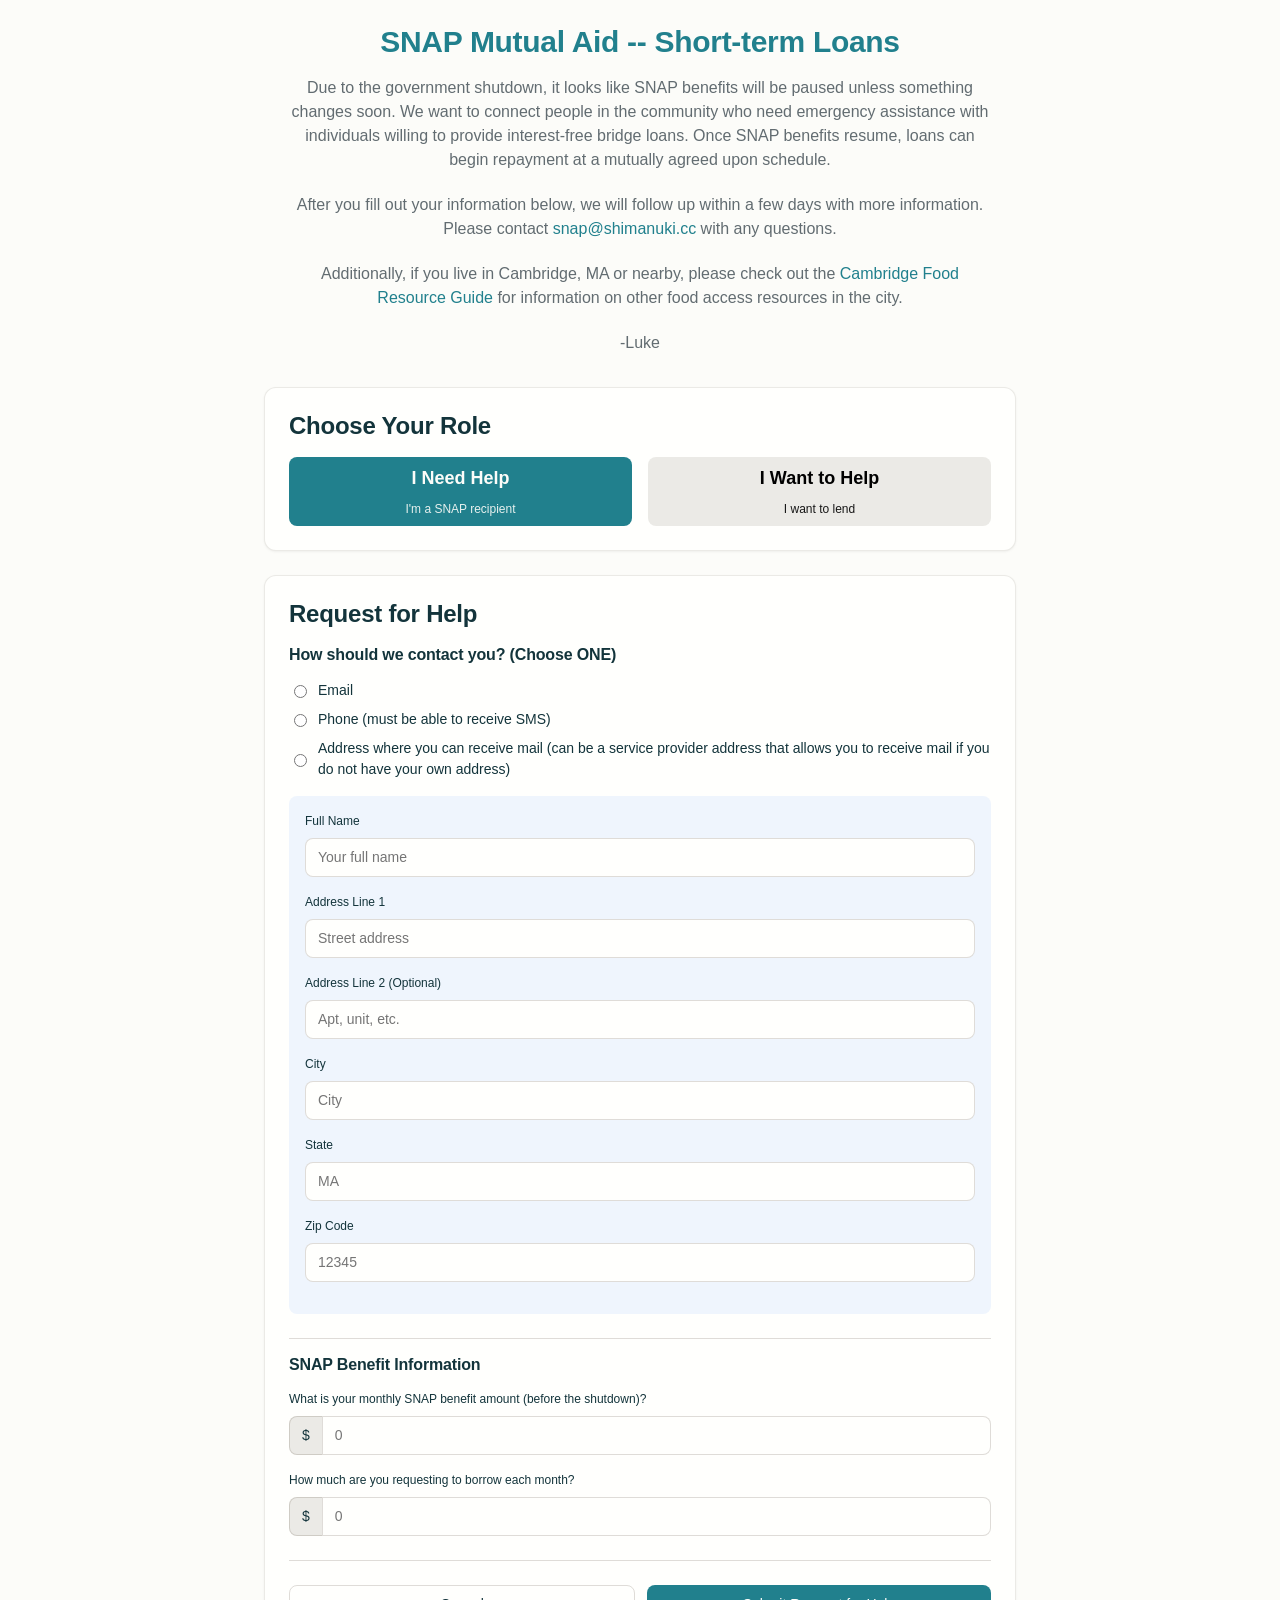
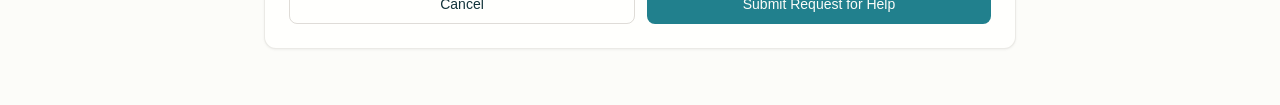
==== docs/index.html @ 07b39dd9 "move to docs" ====
<!DOCTYPE html>
<!-- saved from url=(0152)https://ppl-ai-code-interpreter-files.s3.amazonaws.com/web/direct-files/f3d310fac553f9690be6cd384a335dad/0f324683-b233-4bfb-88c0-56f3f2a21ee4/index.html -->
<html lang="en" data-google-analytics-opt-out=""><head><meta http-equiv="Content-Type" content="text/html; charset=UTF-8">
  
  <meta name="viewport" content="width=device-width, initial-scale=1.0">
  <title>SNAP Mutual Aid -- Short-term Loans</title>
  <link rel="stylesheet" href="./index_files/style.css">
</head>
<body>
  <div class="public-container">
    <!-- Header -->
    <header class="public-header">
      <h1>SNAP Mutual Aid -- Short-term Loans</h1>
      <p class="subtitle">Due to the government shutdown, it looks like SNAP benefits will be paused unless something changes soon. We want to connect people in the community who need emergency assistance with individuals willing to provide interest-free bridge loans. Once SNAP benefits resume, loans can begin repayment at a mutually agreed upon schedule.</p>
	  <br>
	  <p class="subtitle">After you fill out your information below, we will follow up within a few days with more information. Please contact <a href="mailto:snap@shimanuki.cc">snap@shimanuki.cc</a> with any questions.</p>
	  <br>
	  <p class="subtitle">Additionally, if you live in Cambridge, MA or nearby, please check out the <a href="https://www.cambridgepublichealth.org/resources/healthy-eating/">Cambridge Food Resource Guide</a> for information on other food access resources in the city.</p>
	  <br>
	  <p class="subtitle">-Luke</p>
    </header>

    <!-- Main Form Section -->
    <section id="formSection" class="form-section">
      <!-- Role Selection -->
      <div class="role-selector card">
        <div class="card__body">
          <h2>Choose Your Role</h2>
          <div class="role-buttons">
            <button class="btn btn--lg role-btn active" id="recipientBtn" data-role="recipient">
              <span class="role-title">I Need Help</span>
              <span class="role-subtitle">I'm a SNAP recipient</span>
            </button>
            <button class="btn btn--lg role-btn" id="lenderBtn" data-role="lender">
              <span class="role-title">I Want to Help</span>
              <span class="role-subtitle">I want to lend</span>
            </button>
          </div>
        </div>
      </div>

      <!-- Recipient Form -->
      <div id="recipientForm" class="form-card card" style="display: block;">
        <div class="card__body">
          <h2>Request for Help</h2>
          
          <form id="recipientFormElement">
            <h3 class="section-title">How should we contact you? (Choose ONE)</h3>
            
            <div class="form-group">
              <div class="radio-group">
                <label class="radio-label">
                  <input type="radio" name="contactMethod" value="email" required="">
                  <span>Email</span>
                </label>
                <label class="radio-label">
                  <input type="radio" name="contactMethod" value="phone">
                  <span>Phone (must be able to receive SMS)</span>
                </label>
                <label class="radio-label">
                  <input type="radio" name="contactMethod" value="mail">
                  <span>Address where you can receive mail (can be a service provider address that allows you to receive mail if you do not have your own address)</span>
                </label>
              </div>
            </div>

            <!-- Email Fields -->
            <div id="emailFields" class="contact-fields" style="display: none;">
              <div class="form-group">
                <label for="recipientFirstName" class="form-label">Full Name</label>
                <input type="text" id="recipientFirstName" class="form-control" placeholder="Your full name">
              </div>
              <div class="form-group">
                <label for="recipientEmail" class="form-label">Email</label>
                <input type="email" id="recipientEmail" class="form-control" placeholder="your.email@example.com">
              </div>
              <div class="form-group">
                <label for="recipientEmailZip" class="form-label">Zip Code</label>
                <input type="text" id="recipientEmailZip" class="form-control" placeholder="12345" maxlength="5" pattern="[0-9]{5}">
              </div>
            </div>

            <!-- Phone Fields -->
            <div id="phoneFields" class="contact-fields" style="display: none;">
              <div class="form-group">
                <label for="recipientPhoneName" class="form-label">Full Name</label>
                <input type="text" id="recipientPhoneName" class="form-control" placeholder="Your full name">
              </div>
              <div class="form-group">
                <label for="recipientPhone" class="form-label">Phone Number</label>
                <input type="tel" id="recipientPhone" class="form-control" placeholder="(555) 123-4567">
              </div>
              <div class="form-group">
                <label for="recipientPhoneZip" class="form-label">Zip Code</label>
                <input type="text" id="recipientPhoneZip" class="form-control" placeholder="12345" maxlength="5" pattern="[0-9]{5}">
              </div>
            </div>

            <!-- Mail Fields -->
            <div id="mailFields" class="contact-fields" style="display: block;">
              <div class="form-group">
                <label for="recipientMailName" class="form-label">Full Name</label>
                <input type="text" id="recipientMailName" class="form-control" placeholder="Your full name" required="">
              </div>
              <div class="form-group">
                <label for="recipientAddress1" class="form-label">Address Line 1</label>
                <input type="text" id="recipientAddress1" class="form-control" placeholder="Street address" required="">
              </div>
              <div class="form-group">
                <label for="recipientAddress2" class="form-label">Address Line 2 (Optional)</label>
                <input type="text" id="recipientAddress2" class="form-control" placeholder="Apt, unit, etc.">
              </div>
              <div class="form-group">
                <label for="recipientCity" class="form-label">City</label>
                <input type="text" id="recipientCity" class="form-control" placeholder="City" required="">
              </div>
              <div class="form-group">
                <label for="recipientState" class="form-label">State</label>
                <input type="text" id="recipientState" class="form-control" placeholder="MA" maxlength="2" pattern="[A-Za-z]{2}" required="">
              </div>
              <div class="form-group">
                <label for="recipientMailZip" class="form-label">Zip Code</label>
                <input type="text" id="recipientMailZip" class="form-control" placeholder="12345" maxlength="5" pattern="[0-9]{5}" required="">
              </div>
            </div>

            <h3 class="section-title">SNAP Benefit Information</h3>
            
            <div class="form-group">
              <label for="snapBenefit" class="form-label">What is your monthly SNAP benefit amount (before the shutdown)?</label>
              <div class="input-with-prefix">
                <span class="input-prefix">$</span>
                <input type="number" id="snapBenefit" class="form-control" min="0" step="1" placeholder="0">
              </div>
            </div>

            <div class="form-group">
              <label for="requestedAmount" class="form-label">How much are you requesting to borrow each month?</label>
              <div class="input-with-prefix">
                <span class="input-prefix">$</span>
                <input type="number" id="requestedAmount" class="form-control" min="0" step="1" placeholder="0">
              </div>
              <div id="amountError" class="error-message" style="display: none; margin-top: 8px;"></div>
            </div>

            <div class="form-actions">
              <button type="button" class="btn btn--outline" id="recipientCancelBtn">Cancel</button>
              <button type="submit" class="btn btn--primary">Submit Request for Help</button>
            </div>
          </form>
        </div>
      </div>

      <!-- Lender Form -->
      <div id="lenderForm" class="form-card card" style="display: none;">
        <div class="card__body">
          <h2>Offer to Help</h2>
          
          <form id="lenderFormElement">
            <h3 class="section-title">Your Information</h3>
            
            <div class="form-group">
              <label for="lenderFirstName" class="form-label">Full Name</label>
              <input type="text" id="lenderFirstName" class="form-control" required="" placeholder="Your full name">
            </div>

            <div class="form-group">
              <label for="lenderEmail" class="form-label">Email</label>
              <input type="email" id="lenderEmail" class="form-control" required="" placeholder="your.email@example.com">
            </div>

            <div class="form-group">
              <label for="lenderZip" class="form-label">Zip Code</label>
              <input type="text" id="lenderZip" class="form-control" required="" placeholder="12345" maxlength="5" pattern="[0-9]{5}">
            </div>

            <h3 class="section-title">How Much Can You Lend?</h3>
            
            <div class="form-group">
              <label for="loanAmount" class="form-label">How much are you willing to lend per month?</label>
              <div class="input-with-prefix">
                <span class="input-prefix">$</span>
                <input type="number" id="loanAmount" class="form-control" required="" min="0" step="1" placeholder="0">
              </div>
            </div>

            <div class="form-actions">
              <button type="button" class="btn btn--outline" id="lenderCancelBtn">Cancel</button>
              <button type="submit" class="btn btn--primary">Submit Offer to Help</button>
            </div>
          </form>
        </div>
      </div>

      <!-- Success Screen -->
      <div id="successScreen" class="success-card card" style="display: none;">
        <div class="card__body">
          <div class="success-icon">✓</div>
          <h2 id="successTitle"></h2>
          <div class="confirmation-box">
            <p class="confirmation-label">Your confirmation ID:</p>
            <p class="confirmation-guid" id="confirmationGuid"></p>
          </div>
          <p id="successMessage" class="success-details"></p>
          <button class="btn btn--primary btn--full-width" id="submitAnotherBtn">Submit Another Request</button>
        </div>
      </div>
    </section>



  </div>

  <script src="./index_files/jsencrypt.min.js"></script>
  <script src="./index_files/supabase-js@2"></script>
  <script src="./index_files/app.js"></script>

</body></html>
---- docs/index_files/style.css ----
:root {
  /* Primitive Color Tokens */
  --color-white: rgba(255, 255, 255, 1);
  --color-black: rgba(0, 0, 0, 1);
  --color-cream-50: rgba(252, 252, 249, 1);
  --color-cream-100: rgba(255, 255, 253, 1);
  --color-gray-200: rgba(245, 245, 245, 1);
  --color-gray-300: rgba(167, 169, 169, 1);
  --color-gray-400: rgba(119, 124, 124, 1);
  --color-slate-500: rgba(98, 108, 113, 1);
  --color-brown-600: rgba(94, 82, 64, 1);
  --color-charcoal-700: rgba(31, 33, 33, 1);
  --color-charcoal-800: rgba(38, 40, 40, 1);
  --color-slate-900: rgba(19, 52, 59, 1);
  --color-teal-300: rgba(50, 184, 198, 1);
  --color-teal-400: rgba(45, 166, 178, 1);
  --color-teal-500: rgba(33, 128, 141, 1);
  --color-teal-600: rgba(29, 116, 128, 1);
  --color-teal-700: rgba(26, 104, 115, 1);
  --color-teal-800: rgba(41, 150, 161, 1);
  --color-red-400: rgba(255, 84, 89, 1);
  --color-red-500: rgba(192, 21, 47, 1);
  --color-orange-400: rgba(230, 129, 97, 1);
  --color-orange-500: rgba(168, 75, 47, 1);

  /* RGB versions for opacity control */
  --color-brown-600-rgb: 94, 82, 64;
  --color-teal-500-rgb: 33, 128, 141;
  --color-slate-900-rgb: 19, 52, 59;
  --color-slate-500-rgb: 98, 108, 113;
  --color-red-500-rgb: 192, 21, 47;
  --color-red-400-rgb: 255, 84, 89;
  --color-orange-500-rgb: 168, 75, 47;
  --color-orange-400-rgb: 230, 129, 97;

  /* Background color tokens (Light Mode) */
  --color-bg-1: rgba(59, 130, 246, 0.08); /* Light blue */
  --color-bg-2: rgba(245, 158, 11, 0.08); /* Light yellow */
  --color-bg-3: rgba(34, 197, 94, 0.08); /* Light green */
  --color-bg-4: rgba(239, 68, 68, 0.08); /* Light red */
  --color-bg-5: rgba(147, 51, 234, 0.08); /* Light purple */
  --color-bg-6: rgba(249, 115, 22, 0.08); /* Light orange */
  --color-bg-7: rgba(236, 72, 153, 0.08); /* Light pink */
  --color-bg-8: rgba(6, 182, 212, 0.08); /* Light cyan */

  /* Semantic Color Tokens (Light Mode) */
  --color-background: var(--color-cream-50);
  --color-surface: var(--color-cream-100);
  --color-text: var(--color-slate-900);
  --color-text-secondary: var(--color-slate-500);
  --color-primary: var(--color-teal-500);
  --color-primary-hover: var(--color-teal-600);
  --color-primary-active: var(--color-teal-700);
  --color-secondary: rgba(var(--color-brown-600-rgb), 0.12);
  --color-secondary-hover: rgba(var(--color-brown-600-rgb), 0.2);
  --color-secondary-active: rgba(var(--color-brown-600-rgb), 0.25);
  --color-border: rgba(var(--color-brown-600-rgb), 0.2);
  --color-btn-primary-text: var(--color-cream-50);
  --color-card-border: rgba(var(--color-brown-600-rgb), 0.12);
  --color-card-border-inner: rgba(var(--color-brown-600-rgb), 0.12);
  --color-error: var(--color-red-500);
  --color-success: var(--color-teal-500);
  --color-warning: var(--color-orange-500);
  --color-info: var(--color-slate-500);
  --color-focus-ring: rgba(var(--color-teal-500-rgb), 0.4);
  --color-select-caret: rgba(var(--color-slate-900-rgb), 0.8);

  /* Common style patterns */
  --focus-ring: 0 0 0 3px var(--color-focus-ring);
  --focus-outline: 2px solid var(--color-primary);
  --status-bg-opacity: 0.15;
  --status-border-opacity: 0.25;
  --select-caret-light: url("data:image/svg+xml,%3Csvg xmlns='http://www.w3.org/2000/svg' width='16' height='16' viewBox='0 0 24 24' fill='none' stroke='%23134252' stroke-width='2' stroke-linecap='round' stroke-linejoin='round'%3E%3Cpolyline points='6 9 12 15 18 9'%3E%3C/polyline%3E%3C/svg%3E");
  --select-caret-dark: url("data:image/svg+xml,%3Csvg xmlns='http://www.w3.org/2000/svg' width='16' height='16' viewBox='0 0 24 24' fill='none' stroke='%23f5f5f5' stroke-width='2' stroke-linecap='round' stroke-linejoin='round'%3E%3Cpolyline points='6 9 12 15 18 9'%3E%3C/polyline%3E%3C/svg%3E");

  /* RGB versions for opacity control */
  --color-success-rgb: 33, 128, 141;
  --color-error-rgb: 192, 21, 47;
  --color-warning-rgb: 168, 75, 47;
  --color-info-rgb: 98, 108, 113;

  /* Typography */
  --font-family-base: "FKGroteskNeue", "Geist", "Inter", -apple-system,
    BlinkMacSystemFont, "Segoe UI", Roboto, sans-serif;
  --font-family-mono: "Berkeley Mono", ui-monospace, SFMono-Regular, Menlo,
    Monaco, Consolas, monospace;
  --font-size-xs: 11px;
  --font-size-sm: 12px;
  --font-size-base: 14px;
  --font-size-md: 14px;
  --font-size-lg: 16px;
  --font-size-xl: 18px;
  --font-size-2xl: 20px;
  --font-size-3xl: 24px;
  --font-size-4xl: 30px;
  --font-weight-normal: 400;
  --font-weight-medium: 500;
  --font-weight-semibold: 550;
  --font-weight-bold: 600;
  --line-height-tight: 1.2;
  --line-height-normal: 1.5;
  --letter-spacing-tight: -0.01em;

  /* Spacing */
  --space-0: 0;
  --space-1: 1px;
  --space-2: 2px;
  --space-4: 4px;
  --space-6: 6px;
  --space-8: 8px;
  --space-10: 10px;
  --space-12: 12px;
  --space-16: 16px;
  --space-20: 20px;
  --space-24: 24px;
  --space-32: 32px;

  /* Border Radius */
  --radius-sm: 6px;
  --radius-base: 8px;
  --radius-md: 10px;
  --radius-lg: 12px;
  --radius-full: 9999px;

  /* Shadows */
  --shadow-xs: 0 1px 2px rgba(0, 0, 0, 0.02);
  --shadow-sm: 0 1px 3px rgba(0, 0, 0, 0.04), 0 1px 2px rgba(0, 0, 0, 0.02);
  --shadow-md: 0 4px 6px -1px rgba(0, 0, 0, 0.04),
    0 2px 4px -1px rgba(0, 0, 0, 0.02);
  --shadow-lg: 0 10px 15px -3px rgba(0, 0, 0, 0.04),
    0 4px 6px -2px rgba(0, 0, 0, 0.02);
  --shadow-inset-sm: inset 0 1px 0 rgba(255, 255, 255, 0.15),
    inset 0 -1px 0 rgba(0, 0, 0, 0.03);

  /* Animation */
  --duration-fast: 150ms;
  --duration-normal: 250ms;
  --ease-standard: cubic-bezier(0.16, 1, 0.3, 1);

  /* Layout */
  --container-sm: 640px;
  --container-md: 768px;
  --container-lg: 1024px;
  --container-xl: 1280px;
}

/* Dark mode colors */
@media (prefers-color-scheme: dark) {
  :root {
    /* RGB versions for opacity control (Dark Mode) */
    --color-gray-400-rgb: 119, 124, 124;
    --color-teal-300-rgb: 50, 184, 198;
    --color-gray-300-rgb: 167, 169, 169;
    --color-gray-200-rgb: 245, 245, 245;

    /* Background color tokens (Dark Mode) */
    --color-bg-1: rgba(29, 78, 216, 0.15); /* Dark blue */
    --color-bg-2: rgba(180, 83, 9, 0.15); /* Dark yellow */
    --color-bg-3: rgba(21, 128, 61, 0.15); /* Dark green */
    --color-bg-4: rgba(185, 28, 28, 0.15); /* Dark red */
    --color-bg-5: rgba(107, 33, 168, 0.15); /* Dark purple */
    --color-bg-6: rgba(194, 65, 12, 0.15); /* Dark orange */
    --color-bg-7: rgba(190, 24, 93, 0.15); /* Dark pink */
    --color-bg-8: rgba(8, 145, 178, 0.15); /* Dark cyan */

    /* Semantic Color Tokens (Dark Mode) */
    --color-background: var(--color-charcoal-700);
    --color-surface: var(--color-charcoal-800);
    --color-text: var(--color-gray-200);
    --color-text-secondary: rgba(var(--color-gray-300-rgb), 0.7);
    --color-primary: var(--color-teal-300);
    --color-primary-hover: var(--color-teal-400);
    --color-primary-active: var(--color-teal-800);
    --color-secondary: rgba(var(--color-gray-400-rgb), 0.15);
    --color-secondary-hover: rgba(var(--color-gray-400-rgb), 0.25);
    --color-secondary-active: rgba(var(--color-gray-400-rgb), 0.3);
    --color-border: rgba(var(--color-gray-400-rgb), 0.3);
    --color-error: var(--color-red-400);
    --color-success: var(--color-teal-300);
    --color-warning: var(--color-orange-400);
    --color-info: var(--color-gray-300);
    --color-focus-ring: rgba(var(--color-teal-300-rgb), 0.4);
    --color-btn-primary-text: var(--color-slate-900);
    --color-card-border: rgba(var(--color-gray-400-rgb), 0.2);
    --color-card-border-inner: rgba(var(--color-gray-400-rgb), 0.15);
    --shadow-inset-sm: inset 0 1px 0 rgba(255, 255, 255, 0.1),
      inset 0 -1px 0 rgba(0, 0, 0, 0.15);
    --button-border-secondary: rgba(var(--color-gray-400-rgb), 0.2);
    --color-border-secondary: rgba(var(--color-gray-400-rgb), 0.2);
    --color-select-caret: rgba(var(--color-gray-200-rgb), 0.8);

    /* Common style patterns - updated for dark mode */
    --focus-ring: 0 0 0 3px var(--color-focus-ring);
    --focus-outline: 2px solid var(--color-primary);
    --status-bg-opacity: 0.15;
    --status-border-opacity: 0.25;
    --select-caret-light: url("data:image/svg+xml,%3Csvg xmlns='http://www.w3.org/2000/svg' width='16' height='16' viewBox='0 0 24 24' fill='none' stroke='%23134252' stroke-width='2' stroke-linecap='round' stroke-linejoin='round'%3E%3Cpolyline points='6 9 12 15 18 9'%3E%3C/polyline%3E%3C/svg%3E");
    --select-caret-dark: url("data:image/svg+xml,%3Csvg xmlns='http://www.w3.org/2000/svg' width='16' height='16' viewBox='0 0 24 24' fill='none' stroke='%23f5f5f5' stroke-width='2' stroke-linecap='round' stroke-linejoin='round'%3E%3Cpolyline points='6 9 12 15 18 9'%3E%3C/polyline%3E%3C/svg%3E");

    /* RGB versions for dark mode */
    --color-success-rgb: var(--color-teal-300-rgb);
    --color-error-rgb: var(--color-red-400-rgb);
    --color-warning-rgb: var(--color-orange-400-rgb);
    --color-info-rgb: var(--color-gray-300-rgb);
  }
}

/* Data attribute for manual theme switching */
[data-color-scheme="dark"] {
  /* RGB versions for opacity control (dark mode) */
  --color-gray-400-rgb: 119, 124, 124;
  --color-teal-300-rgb: 50, 184, 198;
  --color-gray-300-rgb: 167, 169, 169;
  --color-gray-200-rgb: 245, 245, 245;

  /* Colorful background palette - Dark Mode */
  --color-bg-1: rgba(29, 78, 216, 0.15); /* Dark blue */
  --color-bg-2: rgba(180, 83, 9, 0.15); /* Dark yellow */
  --color-bg-3: rgba(21, 128, 61, 0.15); /* Dark green */
  --color-bg-4: rgba(185, 28, 28, 0.15); /* Dark red */
  --color-bg-5: rgba(107, 33, 168, 0.15); /* Dark purple */
  --color-bg-6: rgba(194, 65, 12, 0.15); /* Dark orange */
  --color-bg-7: rgba(190, 24, 93, 0.15); /* Dark pink */
  --color-bg-8: rgba(8, 145, 178, 0.15); /* Dark cyan */

  /* Semantic Color Tokens (Dark Mode) */
  --color-background: var(--color-charcoal-700);
  --color-surface: var(--color-charcoal-800);
  --color-text: var(--color-gray-200);
  --color-text-secondary: rgba(var(--color-gray-300-rgb), 0.7);
  --color-primary: var(--color-teal-300);
  --color-primary-hover: var(--color-teal-400);
  --color-primary-active: var(--color-teal-800);
  --color-secondary: rgba(var(--color-gray-400-rgb), 0.15);
  --color-secondary-hover: rgba(var(--color-gray-400-rgb), 0.25);
  --color-secondary-active: rgba(var(--color-gray-400-rgb), 0.3);
  --color-border: rgba(var(--color-gray-400-rgb), 0.3);
  --color-error: var(--color-red-400);
  --color-success: var(--color-teal-300);
  --color-warning: var(--color-orange-400);
  --color-info: var(--color-gray-300);
  --color-focus-ring: rgba(var(--color-teal-300-rgb), 0.4);
  --color-btn-primary-text: var(--color-slate-900);
  --color-card-border: rgba(var(--color-gray-400-rgb), 0.15);
  --color-card-border-inner: rgba(var(--color-gray-400-rgb), 0.15);
  --shadow-inset-sm: inset 0 1px 0 rgba(255, 255, 255, 0.1),
    inset 0 -1px 0 rgba(0, 0, 0, 0.15);
  --color-border-secondary: rgba(var(--color-gray-400-rgb), 0.2);
  --color-select-caret: rgba(var(--color-gray-200-rgb), 0.8);

  /* Common style patterns - updated for dark mode */
  --focus-ring: 0 0 0 3px var(--color-focus-ring);
  --focus-outline: 2px solid var(--color-primary);
  --status-bg-opacity: 0.15;
  --status-border-opacity: 0.25;
  --select-caret-light: url("data:image/svg+xml,%3Csvg xmlns='http://www.w3.org/2000/svg' width='16' height='16' viewBox='0 0 24 24' fill='none' stroke='%23134252' stroke-width='2' stroke-linecap='round' stroke-linejoin='round'%3E%3Cpolyline points='6 9 12 15 18 9'%3E%3C/polyline%3E%3C/svg%3E");
  --select-caret-dark: url("data:image/svg+xml,%3Csvg xmlns='http://www.w3.org/2000/svg' width='16' height='16' viewBox='0 0 24 24' fill='none' stroke='%23f5f5f5' stroke-width='2' stroke-linecap='round' stroke-linejoin='round'%3E%3Cpolyline points='6 9 12 15 18 9'%3E%3C/polyline%3E%3C/svg%3E");

  /* RGB versions for dark mode */
  --color-success-rgb: var(--color-teal-300-rgb);
  --color-error-rgb: var(--color-red-400-rgb);
  --color-warning-rgb: var(--color-orange-400-rgb);
  --color-info-rgb: var(--color-gray-300-rgb);
}

[data-color-scheme="light"] {
  /* RGB versions for opacity control (light mode) */
  --color-brown-600-rgb: 94, 82, 64;
  --color-teal-500-rgb: 33, 128, 141;
  --color-slate-900-rgb: 19, 52, 59;

  /* Semantic Color Tokens (Light Mode) */
  --color-background: var(--color-cream-50);
  --color-surface: var(--color-cream-100);
  --color-text: var(--color-slate-900);
  --color-text-secondary: var(--color-slate-500);
  --color-primary: var(--color-teal-500);
  --color-primary-hover: var(--color-teal-600);
  --color-primary-active: var(--color-teal-700);
  --color-secondary: rgba(var(--color-brown-600-rgb), 0.12);
  --color-secondary-hover: rgba(var(--color-brown-600-rgb), 0.2);
  --color-secondary-active: rgba(var(--color-brown-600-rgb), 0.25);
  --color-border: rgba(var(--color-brown-600-rgb), 0.2);
  --color-btn-primary-text: var(--color-cream-50);
  --color-card-border: rgba(var(--color-brown-600-rgb), 0.12);
  --color-card-border-inner: rgba(var(--color-brown-600-rgb), 0.12);
  --color-error: var(--color-red-500);
  --color-success: var(--color-teal-500);
  --color-warning: var(--color-orange-500);
  --color-info: var(--color-slate-500);
  --color-focus-ring: rgba(var(--color-teal-500-rgb), 0.4);

  /* RGB versions for light mode */
  --color-success-rgb: var(--color-teal-500-rgb);
  --color-error-rgb: var(--color-red-500-rgb);
  --color-warning-rgb: var(--color-orange-500-rgb);
  --color-info-rgb: var(--color-slate-500-rgb);
}

/* Base styles */
html {
  font-size: var(--font-size-base);
  font-family: var(--font-family-base);
  line-height: var(--line-height-normal);
  color: var(--color-text);
  background-color: var(--color-background);
  -webkit-font-smoothing: antialiased;
  box-sizing: border-box;
}

body {
  margin: 0;
  padding: 0;
}

*,
*::before,
*::after {
  box-sizing: inherit;
}

/* Typography */
h1,
h2,
h3,
h4,
h5,
h6 {
  margin: 0;
  font-weight: var(--font-weight-semibold);
  line-height: var(--line-height-tight);
  color: var(--color-text);
  letter-spacing: var(--letter-spacing-tight);
}

h1 {
  font-size: var(--font-size-4xl);
}
h2 {
  font-size: var(--font-size-3xl);
}
h3 {
  font-size: var(--font-size-2xl);
}
h4 {
  font-size: var(--font-size-xl);
}
h5 {
  font-size: var(--font-size-lg);
}
h6 {
  font-size: var(--font-size-md);
}

p {
  margin: 0 0 var(--space-16) 0;
}

a {
  color: var(--color-primary);
  text-decoration: none;
  transition: color var(--duration-fast) var(--ease-standard);
}

a:hover {
  color: var(--color-primary-hover);
}

code,
pre {
  font-family: var(--font-family-mono);
  font-size: calc(var(--font-size-base) * 0.95);
  background-color: var(--color-secondary);
  border-radius: var(--radius-sm);
}

code {
  padding: var(--space-1) var(--space-4);
}

pre {
  padding: var(--space-16);
  margin: var(--space-16) 0;
  overflow: auto;
  border: 1px solid var(--color-border);
}

pre code {
  background: none;
  padding: 0;
}

/* Buttons */
.btn {
  display: inline-flex;
  align-items: center;
  justify-content: center;
  padding: var(--space-8) var(--space-16);
  border-radius: var(--radius-base);
  font-size: var(--font-size-base);
  font-weight: 500;
  line-height: 1.5;
  cursor: pointer;
  transition: all var(--duration-normal) var(--ease-standard);
  border: none;
  text-decoration: none;
  position: relative;
}

.btn:focus-visible {
  outline: none;
  box-shadow: var(--focus-ring);
}

.btn--primary {
  background: var(--color-primary);
  color: var(--color-btn-primary-text);
}

.btn--primary:hover {
  background: var(--color-primary-hover);
}

.btn--primary:active {
  background: var(--color-primary-active);
}

.btn--secondary {
  background: var(--color-secondary);
  color: var(--color-text);
}

.btn--secondary:hover {
  background: var(--color-secondary-hover);
}

.btn--secondary:active {
  background: var(--color-secondary-active);
}

.btn--outline {
  background: transparent;
  border: 1px solid var(--color-border);
  color: var(--color-text);
}

.btn--outline:hover {
  background: var(--color-secondary);
}

.btn--sm {
  padding: var(--space-4) var(--space-12);
  font-size: var(--font-size-sm);
  border-radius: var(--radius-sm);
}

.btn--lg {
  padding: var(--space-10) var(--space-20);
  font-size: var(--font-size-lg);
  border-radius: var(--radius-md);
}

.btn--full-width {
  width: 100%;
}

.btn:disabled {
  opacity: 0.5;
  cursor: not-allowed;
}

/* Form elements */
.form-control {
  display: block;
  width: 100%;
  padding: var(--space-8) var(--space-12);
  font-size: var(--font-size-md);
  line-height: 1.5;
  color: var(--color-text);
  background-color: var(--color-surface);
  border: 1px solid var(--color-border);
  border-radius: var(--radius-base);
  transition: border-color var(--duration-fast) var(--ease-standard),
    box-shadow var(--duration-fast) var(--ease-standard);
}

textarea.form-control {
  font-family: var(--font-family-base);
  font-size: var(--font-size-base);
}

select.form-control {
  padding: var(--space-8) var(--space-12);
  -webkit-appearance: none;
  -moz-appearance: none;
  appearance: none;
  background-image: var(--select-caret-light);
  background-repeat: no-repeat;
  background-position: right var(--space-12) center;
  background-size: 16px;
  padding-right: var(--space-32);
}

/* Add a dark mode specific caret */
@media (prefers-color-scheme: dark) {
  select.form-control {
    background-image: var(--select-caret-dark);
  }
}

/* Also handle data-color-scheme */
[data-color-scheme="dark"] select.form-control {
  background-image: var(--select-caret-dark);
}

[data-color-scheme="light"] select.form-control {
  background-image: var(--select-caret-light);
}

.form-control:focus {
  border-color: var(--color-primary);
  outline: var(--focus-outline);
}

.form-label {
  display: block;
  margin-bottom: var(--space-8);
  font-weight: var(--font-weight-medium);
  font-size: var(--font-size-sm);
}

.form-group {
  margin-bottom: var(--space-16);
}

/* Card component */
.card {
  background-color: var(--color-surface);
  border-radius: var(--radius-lg);
  border: 1px solid var(--color-card-border);
  box-shadow: var(--shadow-sm);
  overflow: hidden;
  transition: box-shadow var(--duration-normal) var(--ease-standard);
}

.card:hover {
  box-shadow: var(--shadow-md);
}

.card__body {
  padding: var(--space-16);
}

.card__header,
.card__footer {
  padding: var(--space-16);
  border-bottom: 1px solid var(--color-card-border-inner);
}

/* Status indicators - simplified with CSS variables */
.status {
  display: inline-flex;
  align-items: center;
  padding: var(--space-6) var(--space-12);
  border-radius: var(--radius-full);
  font-weight: var(--font-weight-medium);
  font-size: var(--font-size-sm);
}

.status--success {
  background-color: rgba(
    var(--color-success-rgb, 33, 128, 141),
    var(--status-bg-opacity)
  );
  color: var(--color-success);
  border: 1px solid
    rgba(var(--color-success-rgb, 33, 128, 141), var(--status-border-opacity));
}

.status--error {
  background-color: rgba(
    var(--color-error-rgb, 192, 21, 47),
    var(--status-bg-opacity)
  );
  color: var(--color-error);
  border: 1px solid
    rgba(var(--color-error-rgb, 192, 21, 47), var(--status-border-opacity));
}

.status--warning {
  background-color: rgba(
    var(--color-warning-rgb, 168, 75, 47),
    var(--status-bg-opacity)
  );
  color: var(--color-warning);
  border: 1px solid
    rgba(var(--color-warning-rgb, 168, 75, 47), var(--status-border-opacity));
}

.status--info {
  background-color: rgba(
    var(--color-info-rgb, 98, 108, 113),
    var(--status-bg-opacity)
  );
  color: var(--color-info);
  border: 1px solid
    rgba(var(--color-info-rgb, 98, 108, 113), var(--status-border-opacity));
}

/* Container layout */
.container {
  width: 100%;
  margin-right: auto;
  margin-left: auto;
  padding-right: var(--space-16);
  padding-left: var(--space-16);
}

@media (min-width: 640px) {
  .container {
    max-width: var(--container-sm);
  }
}
@media (min-width: 768px) {
  .container {
    max-width: var(--container-md);
  }
}
@media (min-width: 1024px) {
  .container {
    max-width: var(--container-lg);
  }
}
@media (min-width: 1280px) {
  .container {
    max-width: var(--container-xl);
  }
}

/* Utility classes */
.flex {
  display: flex;
}
.flex-col {
  flex-direction: column;
}
.items-center {
  align-items: center;
}
.justify-center {
  justify-content: center;
}
.justify-between {
  justify-content: space-between;
}
.gap-4 {
  gap: var(--space-4);
}
.gap-8 {
  gap: var(--space-8);
}
.gap-16 {
  gap: var(--space-16);
}

.m-0 {
  margin: 0;
}
.mt-8 {
  margin-top: var(--space-8);
}
.mb-8 {
  margin-bottom: var(--space-8);
}
.mx-8 {
  margin-left: var(--space-8);
  margin-right: var(--space-8);
}
.my-8 {
  margin-top: var(--space-8);
  margin-bottom: var(--space-8);
}

.p-0 {
  padding: 0;
}
.py-8 {
  padding-top: var(--space-8);
  padding-bottom: var(--space-8);
}
.px-8 {
  padding-left: var(--space-8);
  padding-right: var(--space-8);
}
.py-16 {
  padding-top: var(--space-16);
  padding-bottom: var(--space-16);
}
.px-16 {
  padding-left: var(--space-16);
  padding-right: var(--space-16);
}

.block {
  display: block;
}
.hidden {
  display: none;
}

/* Accessibility */
.sr-only {
  position: absolute;
  width: 1px;
  height: 1px;
  padding: 0;
  margin: -1px;
  overflow: hidden;
  clip: rect(0, 0, 0, 0);
  white-space: nowrap;
  border-width: 0;
}

:focus-visible {
  outline: var(--focus-outline);
  outline-offset: 2px;
}

/* Dark mode specifics */
[data-color-scheme="dark"] .btn--outline {
  border: 1px solid var(--color-border-secondary);
}

@font-face {
  font-family: 'FKGroteskNeue';
  src: url('https://r2cdn.perplexity.ai/fonts/FKGroteskNeue.woff2')
    format('woff2');
}

/* END PERPLEXITY DESIGN SYSTEM */
:root {
  /* Primitive Color Tokens */
  --color-white: rgba(255, 255, 255, 1);
  --color-black: rgba(0, 0, 0, 1);
  --color-cream-50: rgba(252, 252, 249, 1);
  --color-cream-100: rgba(255, 255, 253, 1);
  --color-gray-200: rgba(245, 245, 245, 1);
  --color-gray-300: rgba(167, 169, 169, 1);
  --color-gray-400: rgba(119, 124, 124, 1);
  --color-slate-500: rgba(98, 108, 113, 1);
  --color-brown-600: rgba(94, 82, 64, 1);
  --color-charcoal-700: rgba(31, 33, 33, 1);
  --color-charcoal-800: rgba(38, 40, 40, 1);
  --color-slate-900: rgba(19, 52, 59, 1);
  --color-teal-300: rgba(50, 184, 198, 1);
  --color-teal-400: rgba(45, 166, 178, 1);
  --color-teal-500: rgba(33, 128, 141, 1);
  --color-teal-600: rgba(29, 116, 128, 1);
  --color-teal-700: rgba(26, 104, 115, 1);
  --color-teal-800: rgba(41, 150, 161, 1);
  --color-red-400: rgba(255, 84, 89, 1);
  --color-red-500: rgba(192, 21, 47, 1);
  --color-orange-400: rgba(230, 129, 97, 1);
  --color-orange-500: rgba(168, 75, 47, 1);

  /* RGB versions for opacity control */
  --color-brown-600-rgb: 94, 82, 64;
  --color-teal-500-rgb: 33, 128, 141;
  --color-slate-900-rgb: 19, 52, 59;
  --color-slate-500-rgb: 98, 108, 113;
  --color-red-500-rgb: 192, 21, 47;
  --color-red-400-rgb: 255, 84, 89;
  --color-orange-500-rgb: 168, 75, 47;
  --color-orange-400-rgb: 230, 129, 97;

  /* Background color tokens (Light Mode) */
  --color-bg-1: rgba(59, 130, 246, 0.08);
  --color-bg-2: rgba(245, 158, 11, 0.08);
  --color-bg-3: rgba(34, 197, 94, 0.08);
  --color-bg-4: rgba(239, 68, 68, 0.08);
  --color-bg-5: rgba(147, 51, 234, 0.08);
  --color-bg-6: rgba(249, 115, 22, 0.08);
  --color-bg-7: rgba(236, 72, 153, 0.08);
  --color-bg-8: rgba(6, 182, 212, 0.08);

  /* Semantic Color Tokens (Light Mode) */
  --color-background: var(--color-cream-50);
  --color-surface: var(--color-cream-100);
  --color-text: var(--color-slate-900);
  --color-text-secondary: var(--color-slate-500);
  --color-primary: var(--color-teal-500);
  --color-primary-hover: var(--color-teal-600);
  --color-primary-active: var(--color-teal-700);
  --color-secondary: rgba(var(--color-brown-600-rgb), 0.12);
  --color-secondary-hover: rgba(var(--color-brown-600-rgb), 0.2);
  --color-secondary-active: rgba(var(--color-brown-600-rgb), 0.25);
  --color-border: rgba(var(--color-brown-600-rgb), 0.2);
  --color-btn-primary-text: var(--color-cream-50);
  --color-card-border: rgba(var(--color-brown-600-rgb), 0.12);
  --color-card-border-inner: rgba(var(--color-brown-600-rgb), 0.12);
  --color-error: var(--color-red-500);
  --color-success: var(--color-teal-500);
  --color-warning: var(--color-orange-500);
  --color-info: var(--color-slate-500);
  --color-focus-ring: rgba(var(--color-teal-500-rgb), 0.4);
  --color-select-caret: rgba(var(--color-slate-900-rgb), 0.8);

  /* Common style patterns */
  --focus-ring: 0 0 0 3px var(--color-focus-ring);
  --focus-outline: 2px solid var(--color-primary);
  --status-bg-opacity: 0.15;
  --status-border-opacity: 0.25;

  /* RGB versions for opacity control */
  --color-success-rgb: 33, 128, 141;
  --color-error-rgb: 192, 21, 47;
  --color-warning-rgb: 168, 75, 47;
  --color-info-rgb: 98, 108, 113;

  /* Typography */
  --font-family-base: "FKGroteskNeue", "Geist", "Inter", -apple-system, BlinkMacSystemFont, "Segoe UI", Roboto, sans-serif;
  --font-family-mono: "Berkeley Mono", ui-monospace, SFMono-Regular, Menlo, Monaco, Consolas, monospace;
  --font-size-xs: 11px;
  --font-size-sm: 12px;
  --font-size-base: 14px;
  --font-size-md: 14px;
  --font-size-lg: 16px;
  --font-size-xl: 18px;
  --font-size-2xl: 20px;
  --font-size-3xl: 24px;
  --font-size-4xl: 30px;
  --font-weight-normal: 400;
  --font-weight-medium: 500;
  --font-weight-semibold: 550;
  --font-weight-bold: 600;
  --line-height-tight: 1.2;
  --line-height-normal: 1.5;
  --letter-spacing-tight: -0.01em;

  /* Spacing */
  --space-0: 0;
  --space-1: 1px;
  --space-2: 2px;
  --space-4: 4px;
  --space-6: 6px;
  --space-8: 8px;
  --space-10: 10px;
  --space-12: 12px;
  --space-16: 16px;
  --space-20: 20px;
  --space-24: 24px;
  --space-32: 32px;

  /* Border Radius */
  --radius-sm: 6px;
  --radius-base: 8px;
  --radius-md: 10px;
  --radius-lg: 12px;
  --radius-full: 9999px;

  /* Shadows */
  --shadow-xs: 0 1px 2px rgba(0, 0, 0, 0.02);
  --shadow-sm: 0 1px 3px rgba(0, 0, 0, 0.04), 0 1px 2px rgba(0, 0, 0, 0.02);
  --shadow-md: 0 4px 6px -1px rgba(0, 0, 0, 0.04), 0 2px 4px -1px rgba(0, 0, 0, 0.02);
  --shadow-lg: 0 10px 15px -3px rgba(0, 0, 0, 0.04), 0 4px 6px -2px rgba(0, 0, 0, 0.02);
  --shadow-inset-sm: inset 0 1px 0 rgba(255, 255, 255, 0.15), inset 0 -1px 0 rgba(0, 0, 0, 0.03);

  /* Animation */
  --duration-fast: 150ms;
  --duration-normal: 250ms;
  --ease-standard: cubic-bezier(0.16, 1, 0.3, 1);

  /* Layout */
  --container-sm: 640px;
  --container-md: 768px;
  --container-lg: 1024px;
  --container-xl: 1280px;
}

@font-face {
  font-family: 'FKGroteskNeue';
  src: url('https://r2cdn.perplexity.ai/fonts/FKGroteskNeue.woff2') format('woff2');
}

/* Base styles */
html {
  font-size: var(--font-size-base);
  font-family: var(--font-family-base);
  line-height: var(--line-height-normal);
  color: var(--color-text);
  background-color: var(--color-background);
  -webkit-font-smoothing: antialiased;
  box-sizing: border-box;
}

body {
  margin: 0;
  padding: 0;
}

*, *::before, *::after {
  box-sizing: inherit;
}

/* Typography */
h1, h2, h3, h4, h5, h6 {
  margin: 0;
  font-weight: var(--font-weight-semibold);
  line-height: var(--line-height-tight);
  color: var(--color-text);
  letter-spacing: var(--letter-spacing-tight);
}

h1 { font-size: var(--font-size-4xl); }
h2 { font-size: var(--font-size-3xl); margin-bottom: var(--space-16); }
h3 { font-size: var(--font-size-2xl); }
h4 { font-size: var(--font-size-xl); }

/* Public Container */
.public-container {
  max-width: 800px;
  margin: 0 auto;
  padding: var(--space-24);
}

/* Header */
.public-header {
  text-align: center;
  margin-bottom: var(--space-32);
}

.public-header h1 {
  margin-bottom: var(--space-16);
  color: var(--color-primary);
}

.subtitle {
  font-size: var(--font-size-lg);
  color: var(--color-text-secondary);
  line-height: var(--line-height-normal);
  max-width: 700px;
  margin: 0 auto;
}

/* Form Section */
.form-section {
  margin-bottom: var(--space-32);
}

.role-selector {
  margin-bottom: var(--space-24);
}

.role-buttons {
  display: grid;
  grid-template-columns: repeat(auto-fit, minmax(250px, 1fr));
  gap: var(--space-16);
  margin-top: var(--space-16);
}

.role-btn {
  display: flex;
  flex-direction: column;
  align-items: center;
  gap: var(--space-8);
  padding: var(--space-24) var(--space-16);
  background: var(--color-secondary);
  border: 2px solid var(--color-border);
  transition: all var(--duration-normal) var(--ease-standard);
}

.role-btn:hover {
  background: var(--color-secondary-hover);
  border-color: var(--color-primary);
  transform: translateY(-2px);
}

.role-btn.active {
  background: var(--color-primary);
  border-color: var(--color-primary);
  color: var(--color-btn-primary-text);
}

.role-title {
  font-size: var(--font-size-xl);
  font-weight: var(--font-weight-semibold);
}

.role-subtitle {
  font-size: var(--font-size-sm);
  opacity: 0.9;
}

.form-card {
  margin-bottom: var(--space-24);
}

.section-title {
  font-size: var(--font-size-lg);
  font-weight: var(--font-weight-semibold);
  margin: var(--space-24) 0 var(--space-16) 0;
  padding-top: var(--space-16);
  border-top: 1px solid var(--color-border);
}

.section-title:first-of-type {
  margin-top: 0;
  padding-top: 0;
  border-top: none;
}

.contact-fields {
  padding: var(--space-16);
  background-color: var(--color-bg-1);
  border-radius: var(--radius-base);
  margin: var(--space-16) 0;
}

.form-actions {
  display: flex;
  gap: var(--space-12);
  margin-top: var(--space-24);
  padding-top: var(--space-24);
  border-top: 1px solid var(--color-border);
}

.form-actions .btn {
  flex: 1;
}

/* Success Screen */
.success-card {
  text-align: center;
  margin-bottom: var(--space-24);
}

.success-icon {
  width: 80px;
  height: 80px;
  border-radius: 50%;
  background-color: var(--color-success);
  color: var(--color-btn-primary-text);
  display: flex;
  align-items: center;
  justify-content: center;
  font-size: 48px;
  margin: 0 auto var(--space-24) auto;
  font-weight: var(--font-weight-bold);
}

.confirmation-box {
  background-color: var(--color-bg-1);
  border: 1px solid var(--color-border);
  border-radius: var(--radius-base);
  padding: var(--space-16);
  margin: var(--space-24) 0;
}

.confirmation-label {
  font-size: var(--font-size-sm);
  color: var(--color-text-secondary);
  margin-bottom: var(--space-8);
}

.confirmation-guid {
  font-family: var(--font-family-mono);
  font-size: var(--font-size-base);
  font-weight: var(--font-weight-semibold);
  color: var(--color-text);
  word-break: break-all;
}

.success-details {
  color: var(--color-text-secondary);
  line-height: var(--line-height-normal);
  margin: var(--space-16) 0;
}

/* Card */
.card {
  background-color: var(--color-surface);
  border-radius: var(--radius-lg);
  border: 1px solid var(--color-card-border);
  box-shadow: var(--shadow-sm);
  overflow: hidden;
  transition: box-shadow var(--duration-normal) var(--ease-standard);
}

.card__body {
  padding: var(--space-24);
}

/* Form Elements */
.form-group {
  margin-bottom: var(--space-16);
}

.form-label {
  display: block;
  margin-bottom: var(--space-8);
  font-weight: var(--font-weight-medium);
  font-size: var(--font-size-sm);
}

.form-control {
  display: block;
  width: 100%;
  padding: var(--space-8) var(--space-12);
  font-size: var(--font-size-md);
  line-height: 1.5;
  color: var(--color-text);
  background-color: var(--color-surface);
  border: 1px solid var(--color-border);
  border-radius: var(--radius-base);
  transition: border-color var(--duration-fast) var(--ease-standard);
  font-family: var(--font-family-base);
}

textarea.form-control {
  resize: vertical;
  font-family: var(--font-family-mono);
  font-size: var(--font-size-sm);
}

.form-control:focus {
  border-color: var(--color-primary);
  outline: var(--focus-outline);
}

.form-help {
  display: block;
  margin-top: var(--space-4);
  font-size: var(--font-size-xs);
  color: var(--color-text-secondary);
}

.input-with-prefix {
  display: flex;
  align-items: center;
}

.input-prefix {
  padding: var(--space-8) var(--space-12);
  background-color: var(--color-secondary);
  border: 1px solid var(--color-border);
  border-right: none;
  border-radius: var(--radius-base) 0 0 var(--radius-base);
  font-weight: var(--font-weight-medium);
}

.input-with-prefix .form-control {
  border-radius: 0 var(--radius-base) var(--radius-base) 0;
}

.radio-group {
  display: flex;
  flex-direction: column;
  gap: var(--space-8);
}

.radio-label {
  display: flex;
  align-items: center;
  gap: var(--space-8);
  cursor: pointer;
}

/* Buttons */
.btn {
  display: inline-flex;
  align-items: center;
  justify-content: center;
  padding: var(--space-8) var(--space-16);
  border-radius: var(--radius-base);
  font-size: var(--font-size-base);
  font-weight: 500;
  line-height: 1.5;
  cursor: pointer;
  transition: all var(--duration-normal) var(--ease-standard);
  border: none;
  text-decoration: none;
  position: relative;
}

.btn:focus-visible {
  outline: none;
  box-shadow: var(--focus-ring);
}

.btn--primary {
  background: var(--color-primary);
  color: var(--color-btn-primary-text);
}

.btn--primary:hover {
  background: var(--color-primary-hover);
}

.btn--outline {
  background: transparent;
  border: 1px solid var(--color-border);
  color: var(--color-text);
}

.btn--outline:hover {
  background: var(--color-secondary);
}

.btn--sm {
  padding: var(--space-4) var(--space-12);
  font-size: var(--font-size-sm);
  border-radius: var(--radius-sm);
}

.btn--full-width {
  width: 100%;
}

.btn:disabled {
  opacity: 0.5;
  cursor: not-allowed;
}

.button-group {
  display: flex;
  gap: var(--space-8);
  flex-wrap: wrap;
}

/* Status indicators */
.status {
  display: inline-flex;
  align-items: center;
  padding: var(--space-6) var(--space-12);
  border-radius: var(--radius-full);
  font-weight: var(--font-weight-medium);
  font-size: var(--font-size-sm);
}

.status--success {
  background-color: rgba(var(--color-success-rgb), var(--status-bg-opacity));
  color: var(--color-success);
  border: 1px solid rgba(var(--color-success-rgb), var(--status-border-opacity));
}

.status--error {
  background-color: rgba(var(--color-error-rgb), var(--status-bg-opacity));
  color: var(--color-error);
  border: 1px solid rgba(var(--color-error-rgb), var(--status-border-opacity));
}

.status--warning {
  background-color: rgba(var(--color-warning-rgb), var(--status-bg-opacity));
  color: var(--color-warning);
  border: 1px solid rgba(var(--color-warning-rgb), var(--status-border-opacity));
}

.status--info {
  background-color: rgba(var(--color-info-rgb), var(--status-bg-opacity));
  color: var(--color-info);
  border: 1px solid rgba(var(--color-info-rgb), var(--status-border-opacity));
}

/* Messages */
.error-message, .success-message, .status-message, .progress-message {
  padding: var(--space-12) var(--space-16);
  border-radius: var(--radius-base);
  margin-top: var(--space-12);
  font-size: var(--font-size-sm);
}

.error-message {
  background-color: rgba(var(--color-error-rgb), var(--status-bg-opacity));
  border: 1px solid rgba(var(--color-error-rgb), var(--status-border-opacity));
  color: var(--color-error);
}

.success-message {
  background-color: rgba(var(--color-success-rgb), var(--status-bg-opacity));
  border: 1px solid rgba(var(--color-success-rgb), var(--status-border-opacity));
  color: var(--color-success);
}

.status-message {
  background-color: var(--color-bg-1);
  border: 1px solid var(--color-border);
  color: var(--color-text);
}

.progress-message {
  background-color: var(--color-bg-2);
  border: 1px solid var(--color-border);
  color: var(--color-text);
  text-align: center;
}





/* Responsive */
@media (max-width: 768px) {
  .public-container {
    padding: var(--space-16);
  }
  
  .role-buttons {
    grid-template-columns: 1fr;
  }
  
  .form-actions {
    flex-direction: column;
  }
  
  .form-actions .btn {
    width: 100%;
  }
}

@media (max-width: 480px) {
  .public-header h1 {
    font-size: var(--font-size-3xl);
  }
  
  .subtitle {
    font-size: var(--font-size-base);
  }
}
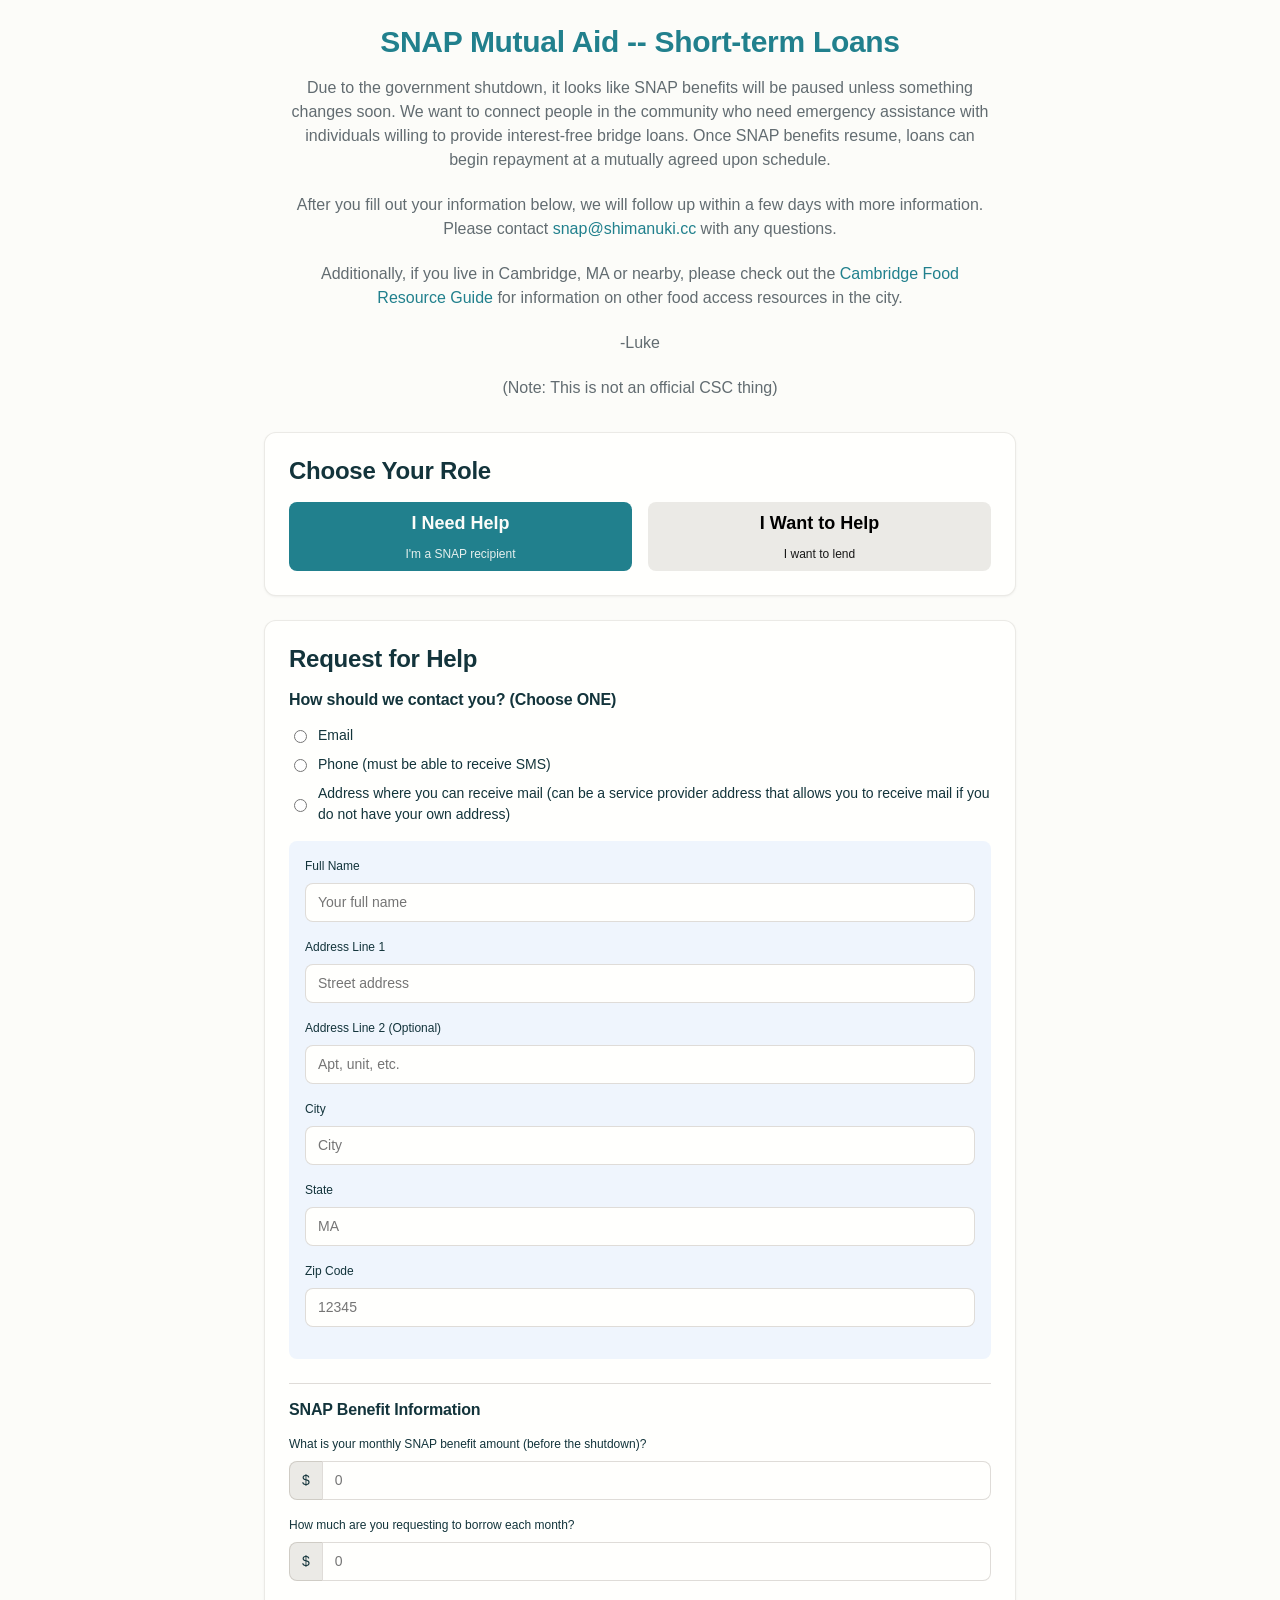
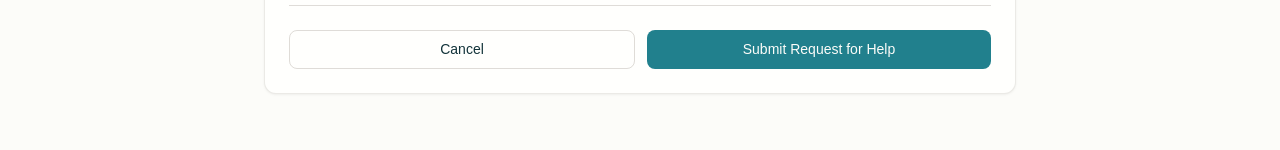
==== commit f4e87576: "disclaimer" ====
--- a/docs/index.html
+++ b/docs/index.html
@@ -18,6 +18,8 @@
 	  <p class="subtitle">Additionally, if you live in Cambridge, MA or nearby, please check out the <a href="https://www.cambridgepublichealth.org/resources/healthy-eating/">Cambridge Food Resource Guide</a> for information on other food access resources in the city.</p>
 	  <br>
 	  <p class="subtitle">-Luke</p>
+	  <br>
+	  <p class="subtitle">(Note: This is not an official CSC thing)</p>
     </header>
 
     <!-- Main Form Section -->
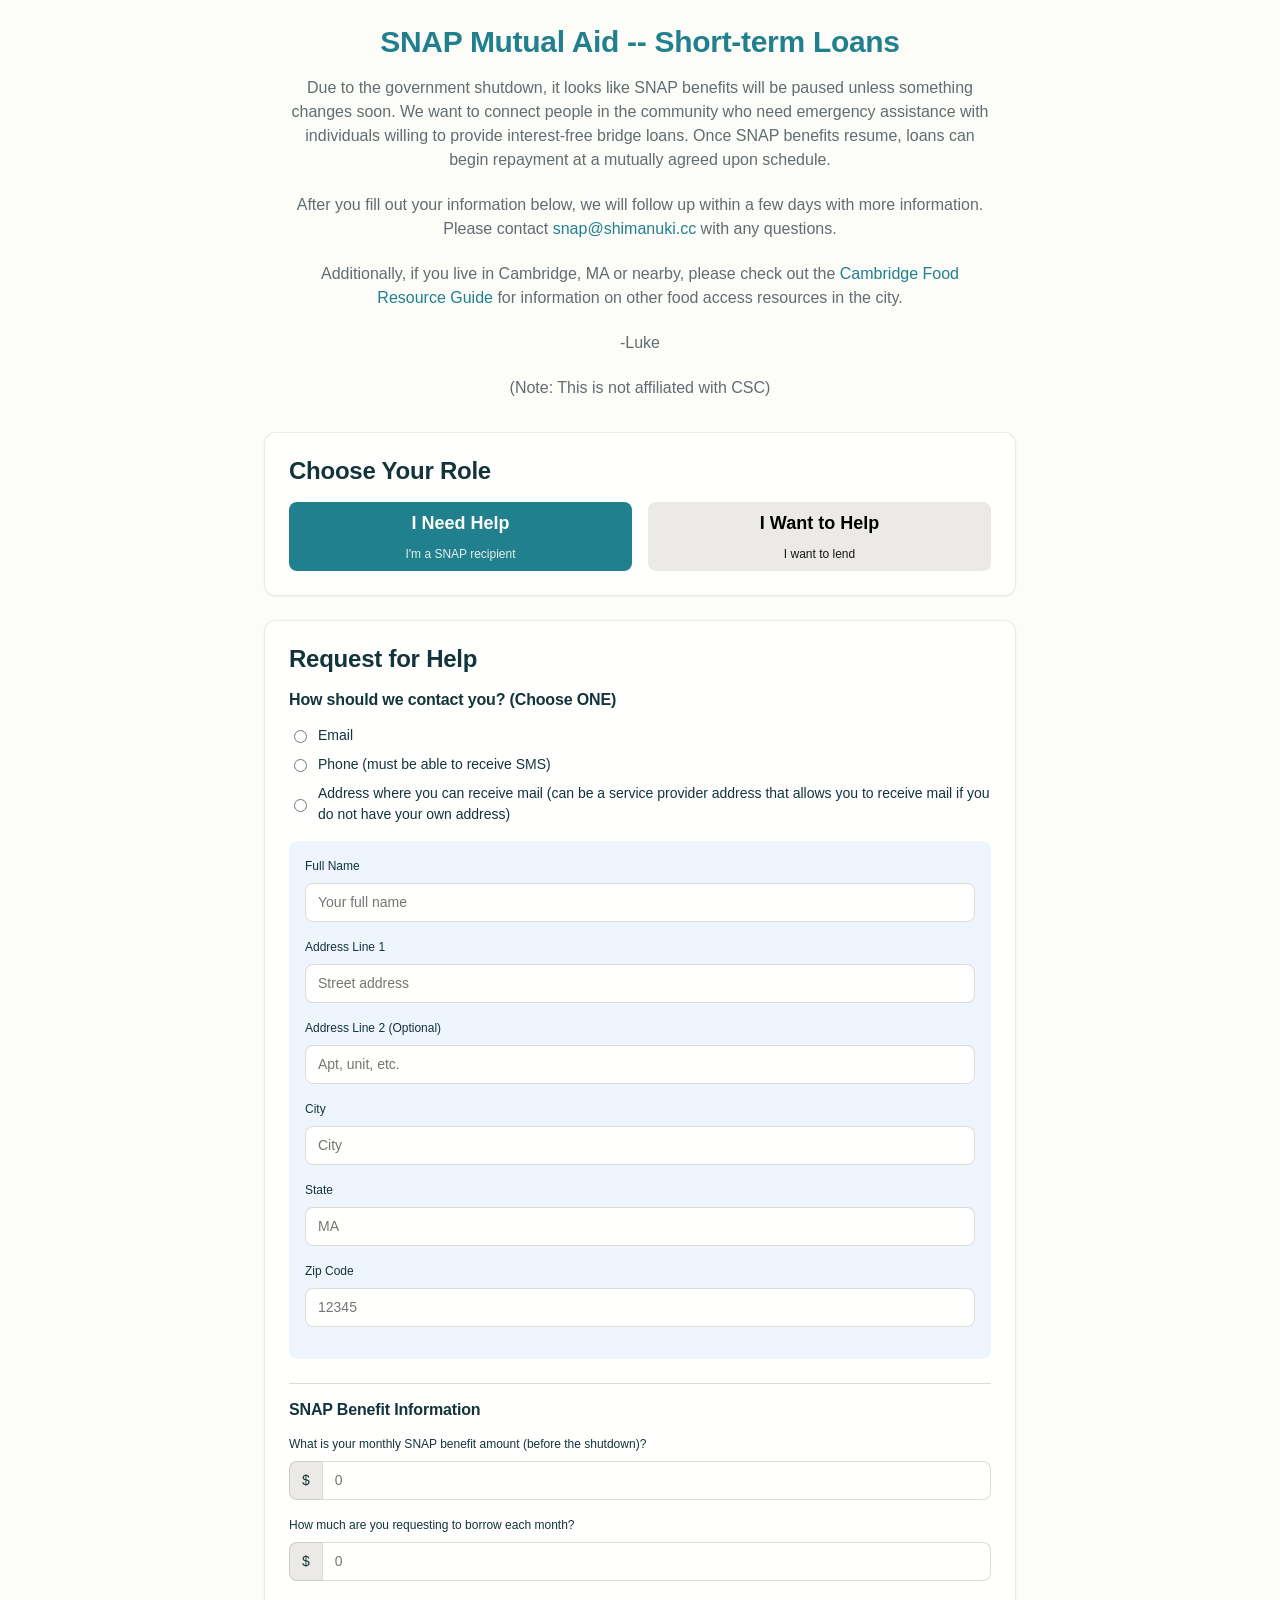
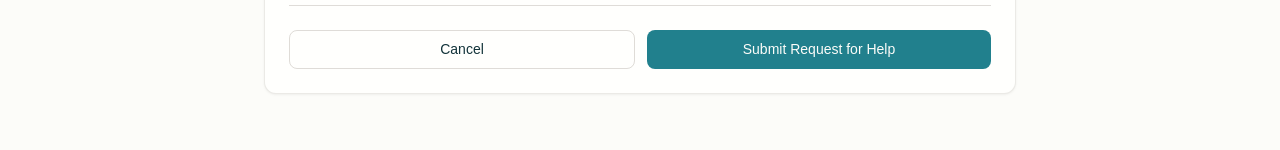
==== commit e29be1d0: "update disclaimer" ====
--- a/docs/index.html
+++ b/docs/index.html
@@ -19,7 +19,7 @@
 	  <br>
 	  <p class="subtitle">-Luke</p>
 	  <br>
-	  <p class="subtitle">(Note: This is not an official CSC thing)</p>
+	  <p class="subtitle">(Note: This is not affiliated with CSC)</p>
     </header>
 
     <!-- Main Form Section -->
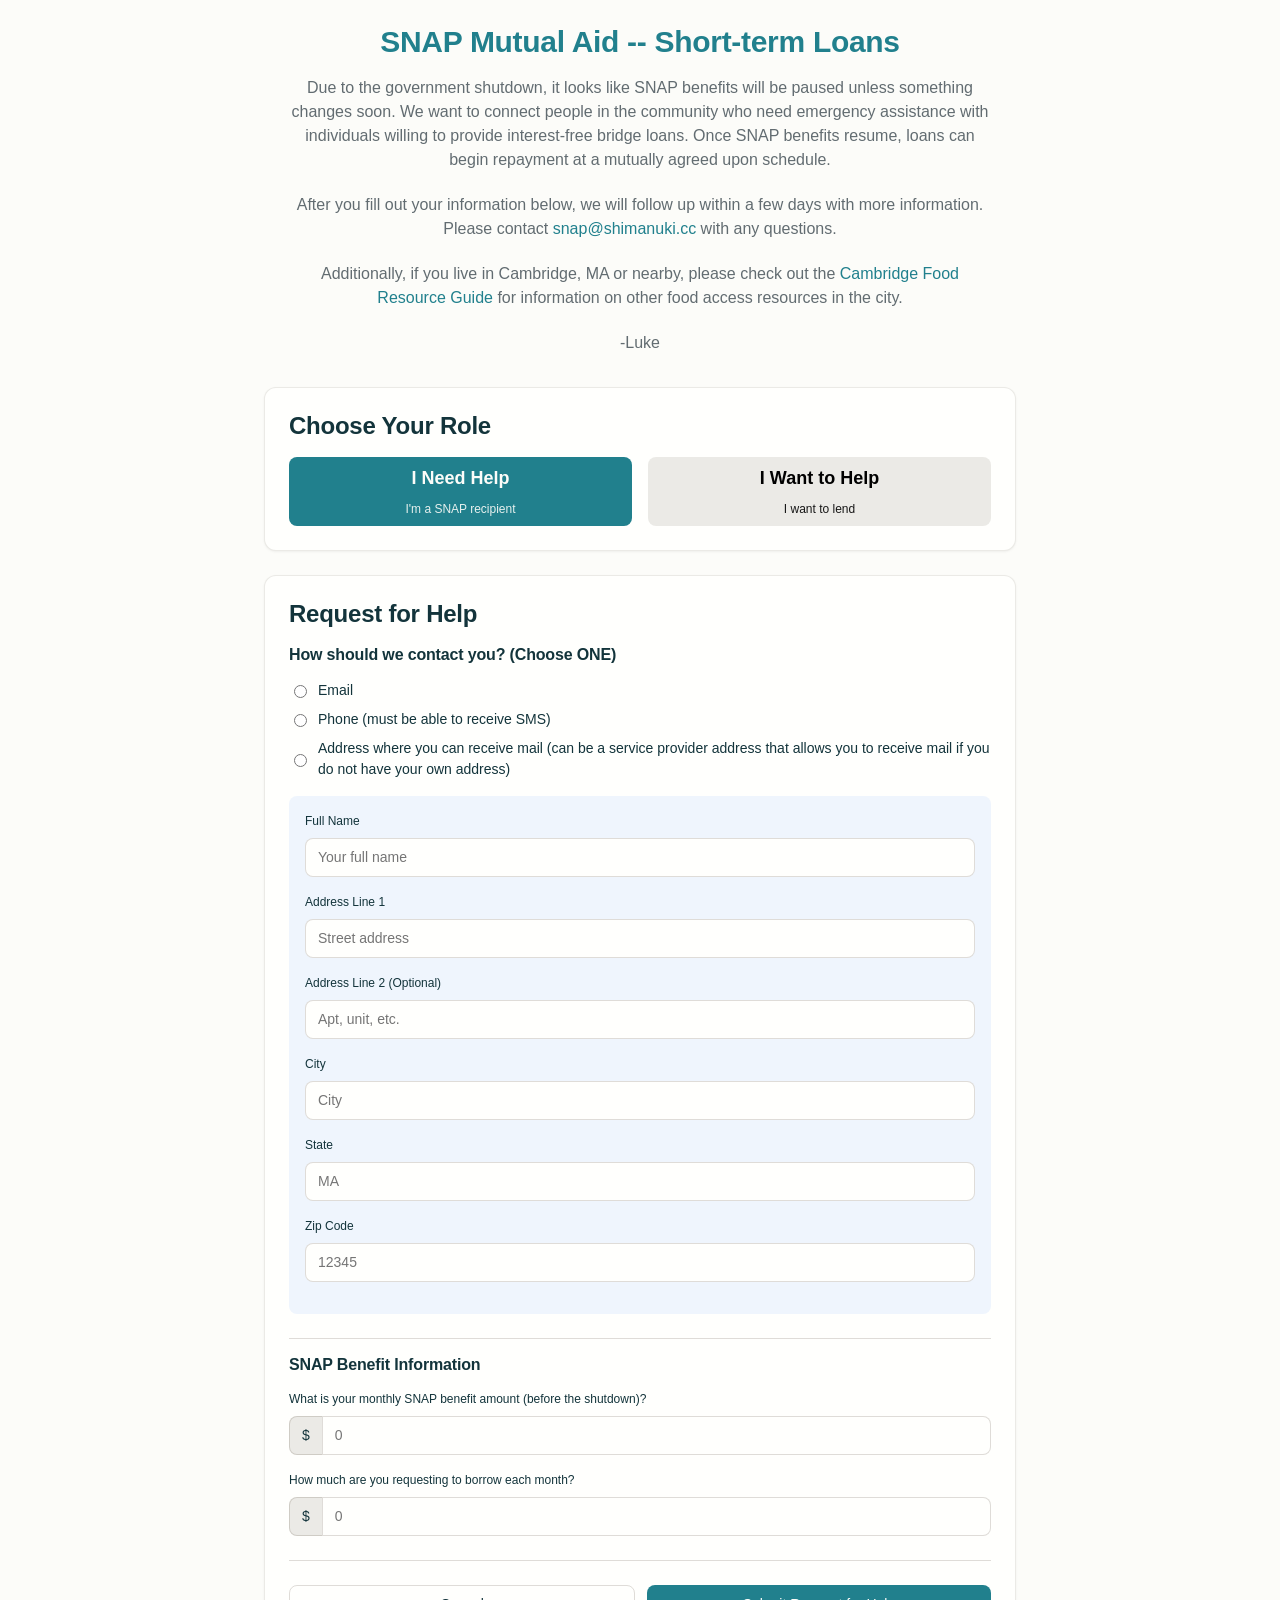
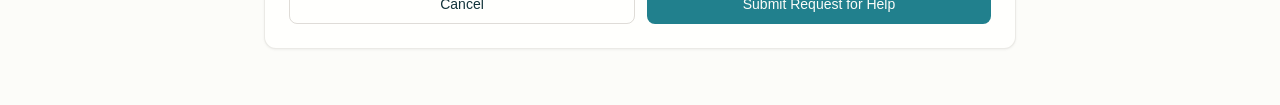
==== commit 272bc86c: "remove disclaimer" ====
--- a/docs/index.html
+++ b/docs/index.html
@@ -18,8 +18,6 @@
 	  <p class="subtitle">Additionally, if you live in Cambridge, MA or nearby, please check out the <a href="https://www.cambridgepublichealth.org/resources/healthy-eating/">Cambridge Food Resource Guide</a> for information on other food access resources in the city.</p>
 	  <br>
 	  <p class="subtitle">-Luke</p>
-	  <br>
-	  <p class="subtitle">(Note: This is not affiliated with CSC)</p>
     </header>
 
     <!-- Main Form Section -->
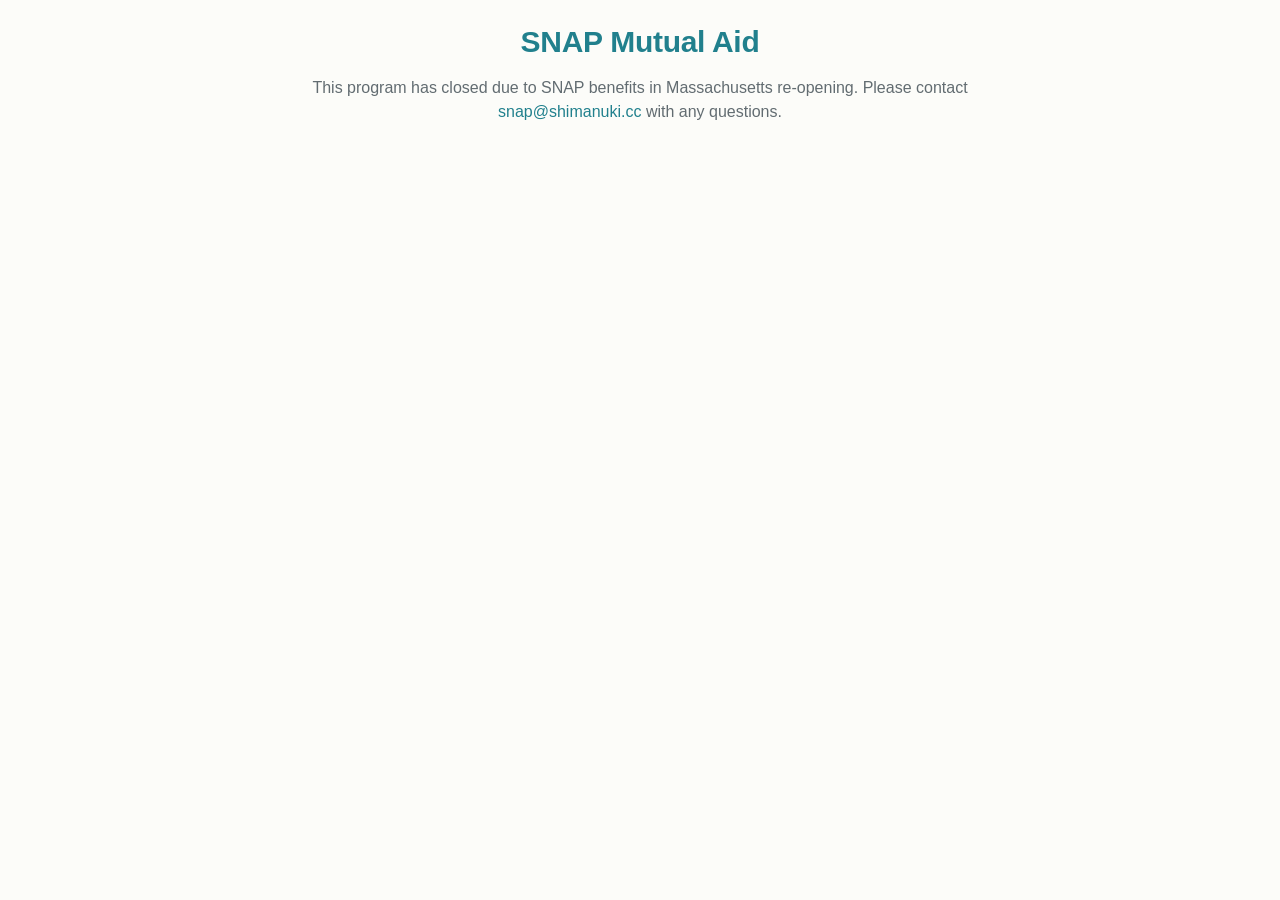
==== commit c65c3ee3: "close" ====
--- a/docs/index.html
+++ b/docs/index.html
@@ -10,205 +10,9 @@
   <div class="public-container">
     <!-- Header -->
     <header class="public-header">
-      <h1>SNAP Mutual Aid -- Short-term Loans</h1>
-      <p class="subtitle">Due to the government shutdown, it looks like SNAP benefits will be paused unless something changes soon. We want to connect people in the community who need emergency assistance with individuals willing to provide interest-free bridge loans. Once SNAP benefits resume, loans can begin repayment at a mutually agreed upon schedule.</p>
-	  <br>
-	  <p class="subtitle">After you fill out your information below, we will follow up within a few days with more information. Please contact <a href="mailto:snap@shimanuki.cc">snap@shimanuki.cc</a> with any questions.</p>
-	  <br>
-	  <p class="subtitle">Additionally, if you live in Cambridge, MA or nearby, please check out the <a href="https://www.cambridgepublichealth.org/resources/healthy-eating/">Cambridge Food Resource Guide</a> for information on other food access resources in the city.</p>
-	  <br>
-	  <p class="subtitle">-Luke</p>
+      <h1>SNAP Mutual Aid</h1>
+      <p class="subtitle">This program has closed due to SNAP benefits in Massachusetts re-opening. Please contact <a href="mailto:snap@shimanuki.cc">snap@shimanuki.cc</a> with any questions.</p>
     </header>
-
-    <!-- Main Form Section -->
-    <section id="formSection" class="form-section">
-      <!-- Role Selection -->
-      <div class="role-selector card">
-        <div class="card__body">
-          <h2>Choose Your Role</h2>
-          <div class="role-buttons">
-            <button class="btn btn--lg role-btn active" id="recipientBtn" data-role="recipient">
-              <span class="role-title">I Need Help</span>
-              <span class="role-subtitle">I'm a SNAP recipient</span>
-            </button>
-            <button class="btn btn--lg role-btn" id="lenderBtn" data-role="lender">
-              <span class="role-title">I Want to Help</span>
-              <span class="role-subtitle">I want to lend</span>
-            </button>
-          </div>
-        </div>
-      </div>
-
-      <!-- Recipient Form -->
-      <div id="recipientForm" class="form-card card" style="display: block;">
-        <div class="card__body">
-          <h2>Request for Help</h2>
-          
-          <form id="recipientFormElement">
-            <h3 class="section-title">How should we contact you? (Choose ONE)</h3>
-            
-            <div class="form-group">
-              <div class="radio-group">
-                <label class="radio-label">
-                  <input type="radio" name="contactMethod" value="email" required="">
-                  <span>Email</span>
-                </label>
-                <label class="radio-label">
-                  <input type="radio" name="contactMethod" value="phone">
-                  <span>Phone (must be able to receive SMS)</span>
-                </label>
-                <label class="radio-label">
-                  <input type="radio" name="contactMethod" value="mail">
-                  <span>Address where you can receive mail (can be a service provider address that allows you to receive mail if you do not have your own address)</span>
-                </label>
-              </div>
-            </div>
-
-            <!-- Email Fields -->
-            <div id="emailFields" class="contact-fields" style="display: none;">
-              <div class="form-group">
-                <label for="recipientFirstName" class="form-label">Full Name</label>
-                <input type="text" id="recipientFirstName" class="form-control" placeholder="Your full name">
-              </div>
-              <div class="form-group">
-                <label for="recipientEmail" class="form-label">Email</label>
-                <input type="email" id="recipientEmail" class="form-control" placeholder="your.email@example.com">
-              </div>
-              <div class="form-group">
-                <label for="recipientEmailZip" class="form-label">Zip Code</label>
-                <input type="text" id="recipientEmailZip" class="form-control" placeholder="12345" maxlength="5" pattern="[0-9]{5}">
-              </div>
-            </div>
-
-            <!-- Phone Fields -->
-            <div id="phoneFields" class="contact-fields" style="display: none;">
-              <div class="form-group">
-                <label for="recipientPhoneName" class="form-label">Full Name</label>
-                <input type="text" id="recipientPhoneName" class="form-control" placeholder="Your full name">
-              </div>
-              <div class="form-group">
-                <label for="recipientPhone" class="form-label">Phone Number</label>
-                <input type="tel" id="recipientPhone" class="form-control" placeholder="(555) 123-4567">
-              </div>
-              <div class="form-group">
-                <label for="recipientPhoneZip" class="form-label">Zip Code</label>
-                <input type="text" id="recipientPhoneZip" class="form-control" placeholder="12345" maxlength="5" pattern="[0-9]{5}">
-              </div>
-            </div>
-
-            <!-- Mail Fields -->
-            <div id="mailFields" class="contact-fields" style="display: block;">
-              <div class="form-group">
-                <label for="recipientMailName" class="form-label">Full Name</label>
-                <input type="text" id="recipientMailName" class="form-control" placeholder="Your full name" required="">
-              </div>
-              <div class="form-group">
-                <label for="recipientAddress1" class="form-label">Address Line 1</label>
-                <input type="text" id="recipientAddress1" class="form-control" placeholder="Street address" required="">
-              </div>
-              <div class="form-group">
-                <label for="recipientAddress2" class="form-label">Address Line 2 (Optional)</label>
-                <input type="text" id="recipientAddress2" class="form-control" placeholder="Apt, unit, etc.">
-              </div>
-              <div class="form-group">
-                <label for="recipientCity" class="form-label">City</label>
-                <input type="text" id="recipientCity" class="form-control" placeholder="City" required="">
-              </div>
-              <div class="form-group">
-                <label for="recipientState" class="form-label">State</label>
-                <input type="text" id="recipientState" class="form-control" placeholder="MA" maxlength="2" pattern="[A-Za-z]{2}" required="">
-              </div>
-              <div class="form-group">
-                <label for="recipientMailZip" class="form-label">Zip Code</label>
-                <input type="text" id="recipientMailZip" class="form-control" placeholder="12345" maxlength="5" pattern="[0-9]{5}" required="">
-              </div>
-            </div>
-
-            <h3 class="section-title">SNAP Benefit Information</h3>
-            
-            <div class="form-group">
-              <label for="snapBenefit" class="form-label">What is your monthly SNAP benefit amount (before the shutdown)?</label>
-              <div class="input-with-prefix">
-                <span class="input-prefix">$</span>
-                <input type="number" id="snapBenefit" class="form-control" min="0" step="1" placeholder="0">
-              </div>
-            </div>
-
-            <div class="form-group">
-              <label for="requestedAmount" class="form-label">How much are you requesting to borrow each month?</label>
-              <div class="input-with-prefix">
-                <span class="input-prefix">$</span>
-                <input type="number" id="requestedAmount" class="form-control" min="0" step="1" placeholder="0">
-              </div>
-              <div id="amountError" class="error-message" style="display: none; margin-top: 8px;"></div>
-            </div>
-
-            <div class="form-actions">
-              <button type="button" class="btn btn--outline" id="recipientCancelBtn">Cancel</button>
-              <button type="submit" class="btn btn--primary">Submit Request for Help</button>
-            </div>
-          </form>
-        </div>
-      </div>
-
-      <!-- Lender Form -->
-      <div id="lenderForm" class="form-card card" style="display: none;">
-        <div class="card__body">
-          <h2>Offer to Help</h2>
-          
-          <form id="lenderFormElement">
-            <h3 class="section-title">Your Information</h3>
-            
-            <div class="form-group">
-              <label for="lenderFirstName" class="form-label">Full Name</label>
-              <input type="text" id="lenderFirstName" class="form-control" required="" placeholder="Your full name">
-            </div>
-
-            <div class="form-group">
-              <label for="lenderEmail" class="form-label">Email</label>
-              <input type="email" id="lenderEmail" class="form-control" required="" placeholder="your.email@example.com">
-            </div>
-
-            <div class="form-group">
-              <label for="lenderZip" class="form-label">Zip Code</label>
-              <input type="text" id="lenderZip" class="form-control" required="" placeholder="12345" maxlength="5" pattern="[0-9]{5}">
-            </div>
-
-            <h3 class="section-title">How Much Can You Lend?</h3>
-            
-            <div class="form-group">
-              <label for="loanAmount" class="form-label">How much are you willing to lend per month?</label>
-              <div class="input-with-prefix">
-                <span class="input-prefix">$</span>
-                <input type="number" id="loanAmount" class="form-control" required="" min="0" step="1" placeholder="0">
-              </div>
-            </div>
-
-            <div class="form-actions">
-              <button type="button" class="btn btn--outline" id="lenderCancelBtn">Cancel</button>
-              <button type="submit" class="btn btn--primary">Submit Offer to Help</button>
-            </div>
-          </form>
-        </div>
-      </div>
-
-      <!-- Success Screen -->
-      <div id="successScreen" class="success-card card" style="display: none;">
-        <div class="card__body">
-          <div class="success-icon">✓</div>
-          <h2 id="successTitle"></h2>
-          <div class="confirmation-box">
-            <p class="confirmation-label">Your confirmation ID:</p>
-            <p class="confirmation-guid" id="confirmationGuid"></p>
-          </div>
-          <p id="successMessage" class="success-details"></p>
-          <button class="btn btn--primary btn--full-width" id="submitAnotherBtn">Submit Another Request</button>
-        </div>
-      </div>
-    </section>
-
-
-
   </div>
 
   <script src="./index_files/jsencrypt.min.js"></script>
